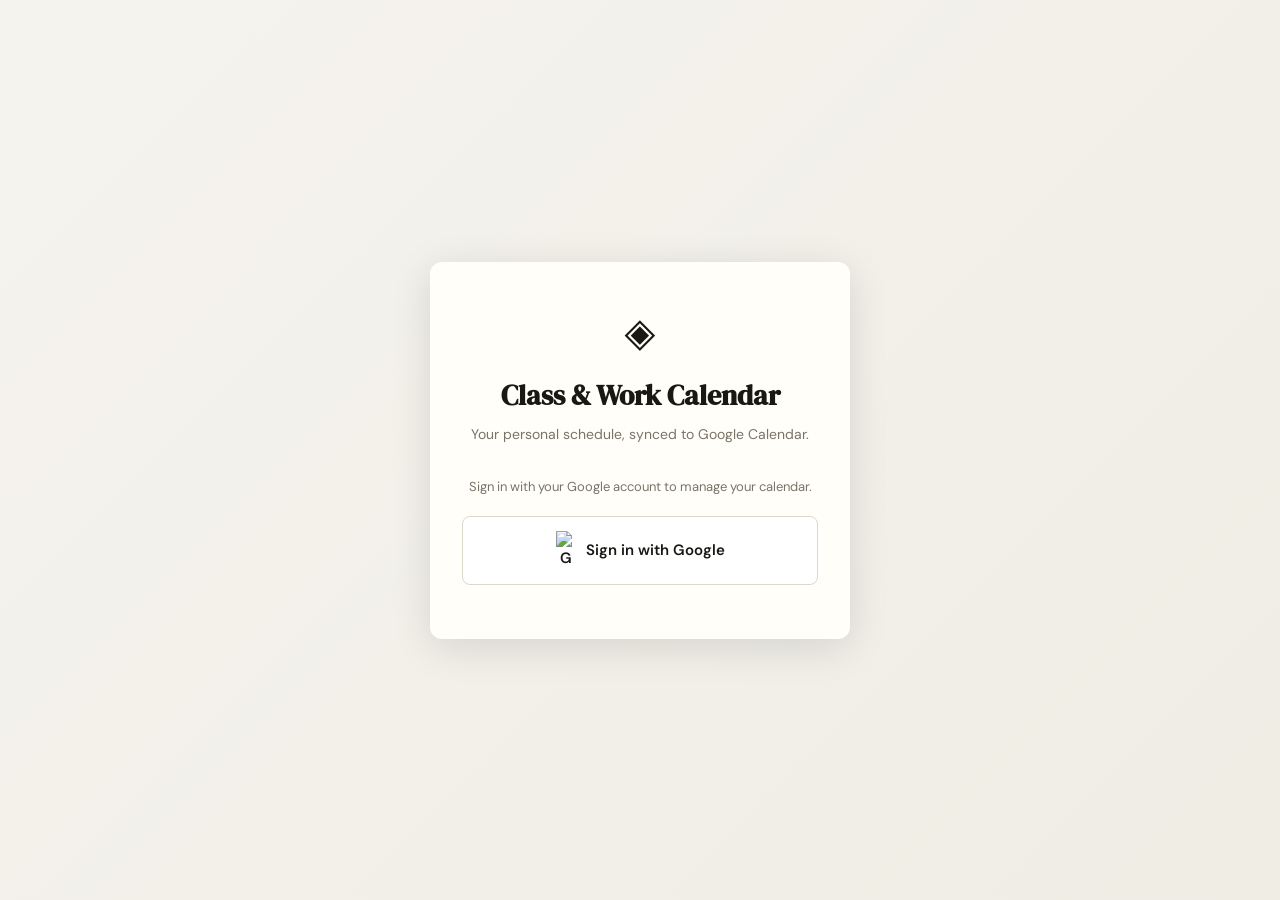
==== index.html @ b5b75039 "Add files via upload" ====
<!DOCTYPE html>
<html lang="en">
<head>
  <meta charset="UTF-8" />
  <meta name="viewport" content="width=device-width, initial-scale=1.0" />
  <title>Class & Work Calendar</title>
  <link rel="stylesheet" href="styles.css" />
  <link rel="preconnect" href="https://fonts.googleapis.com" />
  <link rel="preconnect" href="https://fonts.gstatic.com" crossorigin />
  <link href="https://fonts.googleapis.com/css2?family=DM+Serif+Display:ital@0;1&family=DM+Sans:ital,opsz,wght@0,9..40,300;0,9..40,400;0,9..40,500;0,9..40,600;1,9..40,300&display=swap" rel="stylesheet" />
  <script src="https://cdn.jsdelivr.net/npm/tesseract.js@5/dist/tesseract.min.js"></script>
  <script src="https://cdnjs.cloudflare.com/ajax/libs/pdf.js/3.11.174/pdf.min.js"></script>
</head>
<body>

  <!-- ══════════════════════════════════════════════════════
       LOGIN SCREEN — shown until user signs in
  ═══════════════════════════════════════════════════════ -->
  <div id="loginScreen" class="login-screen">
    <div class="login-card">
      <div class="login-brand">
        <span class="login-icon">◈</span>
        <h1>Class &amp; Work Calendar</h1>
        <p>Your personal schedule, synced to Google Calendar.</p>
      </div>

      <div id="loginSignInStep" class="login-step">
        <p class="login-hint">Sign in with your Google account to manage your calendar.</p>
        <div class="login-google-btn" id="loginGoogleBtn">
          <img src="https://www.gstatic.com/firebasejs/ui/2.0.0/images/auth/google.svg" alt="G" width="20" />
          Sign in with Google
        </div>
      </div>

      <div id="loginLoadingStep" class="login-step hidden">
        <div class="login-spinner"></div>
        <p>Signing you in…</p>
      </div>
    </div>
  </div>

  <!-- ══════════════════════════════════════════════════════
       MAIN APP — hidden until signed in
  ═══════════════════════════════════════════════════════ -->
  <div id="appShell" class="hidden">

    <!-- Top Nav -->
    <header class="topnav">
      <div class="topnav-brand">
        <span class="brand-icon">◈</span>
        <span class="brand-name">Class &amp; Work</span>
      </div>
      <nav class="topnav-links">
        <button class="nav-btn active" data-view="dashboard">Dashboard</button>
        <button class="nav-btn" data-view="calendar">Calendar</button>
        <button class="nav-btn" data-view="notes">Notes</button>
      </nav>
      <div class="topnav-user" id="topnavUser">
        <img class="user-avatar" id="userAvatar" src="" alt="" />
        <span class="user-name" id="userName"></span>
        <button class="signout-btn" id="signOutBtn">Sign out</button>
      </div>
    </header>

    <!-- Main Content -->
    <main class="main">

      <!-- ── DASHBOARD VIEW ── -->
      <section class="view active" id="view-dashboard">
        <div class="dash-hero">
          <h1 class="dash-title">Your Week<em>,</em> Organized.</h1>
          <p class="dash-subtitle" id="dashToday"></p>
        </div>

        <div class="upcoming-strip" id="upcomingStrip">
          <p class="upcoming-empty">No upcoming events. Add a class or shift below.</p>
        </div>

        <div class="card-grid">
          <button class="dash-card card-import" id="openImportBtn">
            <div class="card-icon">📷</div>
            <div class="card-content">
              <h3>Import Schedule</h3>
              <p>Photo, screenshot, or PDF</p>
            </div>
            <div class="card-arrow">→</div>
          </button>

          <button class="dash-card card-text" id="openTextImportBtn">
            <div class="card-icon">✏️</div>
            <div class="card-content">
              <h3>Add by Text</h3>
              <p>Type or paste your schedule</p>
            </div>
            <div class="card-arrow">→</div>
          </button>

          <button class="dash-card card-shift" id="openShiftBtn">
            <div class="card-icon">💼</div>
            <div class="card-content">
              <h3>Add Work Shift</h3>
              <p>Costco or custom shift</p>
            </div>
            <div class="card-arrow">→</div>
          </button>

          <button class="dash-card card-calendar" data-view-trigger="calendar">
            <div class="card-icon">📅</div>
            <div class="card-content">
              <h3>Calendar View</h3>
              <p>Monthly overview</p>
            </div>
            <div class="card-arrow">→</div>
          </button>

          <button class="dash-card card-gcal" id="openCalSettingsBtn">
            <div class="card-icon">🔗</div>
            <div class="card-content">
              <h3>Calendar Settings</h3>
              <p id="gcalCardLabel">Manage &amp; share your calendar</p>
            </div>
            <div class="card-arrow">→</div>
          </button>

          <button class="dash-card card-sync" id="quickSyncBtn">
            <div class="card-icon">⚡</div>
            <div class="card-content">
              <h3>Sync Now</h3>
              <p>Push all events to Google</p>
            </div>
            <div class="card-arrow">→</div>
          </button>
        </div>
      </section>

      <!-- ── CALENDAR VIEW ── -->
      <section class="view" id="view-calendar">
        <div class="cal-header">
          <button class="cal-nav" id="calPrev">‹</button>
          <h2 class="cal-month-label" id="calMonthLabel"></h2>
          <button class="cal-nav" id="calNext">›</button>
        </div>
        <div class="cal-legend">
          <span class="legend-dot lecture"></span>Lecture
          <span class="legend-dot lab"></span>Lab
          <span class="legend-dot exam"></span>Exam
          <span class="legend-dot work"></span>Work
          <span class="legend-dot other"></span>Other
        </div>
        <div class="cal-grid-wrap">
          <div class="cal-dow">
            <span>Sun</span><span>Mon</span><span>Tue</span><span>Wed</span><span>Thu</span><span>Fri</span><span>Sat</span>
          </div>
          <div class="cal-grid" id="calGrid"></div>
        </div>
        <button class="fab" id="addEventFab">+ Event</button>
      </section>

      <!-- ── NOTES VIEW ── -->
      <section class="view" id="view-notes">
        <div class="notes-header">
          <h2>Quick Notes</h2>
          <span class="notes-saved" id="notesSaved">Auto-saved</span>
        </div>
        <textarea class="notes-area" id="notesArea" placeholder="Professor changed lab date...&#10;Assignment due Friday...&#10;Need to request day off..."></textarea>
      </section>

    </main>
  </div><!-- /appShell -->

  <!-- ═══════════════════════════════ MODALS ═══════════════════════════════ -->

  <!-- Image/PDF Import Modal -->
  <div class="modal-overlay" id="importModal">
    <div class="modal">
      <div class="modal-header">
        <h2>Import Class Schedule</h2>
        <button class="modal-close" data-close="importModal">✕</button>
      </div>
      <div class="modal-body">
        <div class="upload-zone" id="uploadZone">
          <div class="upload-icon">📂</div>
          <p>Drop image or PDF here</p>
          <p class="upload-sub">or</p>
          <label class="upload-btn">
            Choose File
            <input type="file" id="fileInput" accept="image/*,.pdf" hidden />
          </label>
          <label class="upload-btn secondary">
            📷 Camera
            <input type="file" id="cameraInput" accept="image/*" capture="environment" hidden />
          </label>
        </div>
        <div class="ocr-section hidden" id="ocrSection">
          <div class="ocr-progress">
            <div class="progress-bar"><div class="progress-fill" id="progressFill"></div></div>
            <span id="progressLabel">Processing…</span>
          </div>
          <label class="field-label">Extracted Text (editable)</label>
          <textarea class="ocr-text" id="ocrText" rows="8" placeholder="OCR text will appear here…"></textarea>
          <button class="btn btn-primary" id="detectEventsBtn">Detect Events →</button>
        </div>
      </div>
    </div>
  </div>

  <!-- Text Import Modal -->
  <div class="modal-overlay" id="textImportModal">
    <div class="modal">
      <div class="modal-header">
        <h2>Add Events by Text</h2>
        <button class="modal-close" data-close="textImportModal">✕</button>
      </div>
      <div class="modal-body">
        <p class="review-hint">Paste or type your schedule. Each line with a time will be detected as an event.</p>
        <textarea class="ocr-text" id="textImportArea" rows="10" placeholder="Example:&#10;Monday 9:00 AM - 10:15 AM CS 101 Lecture&#10;Tuesday 2:00 PM - 3:30 PM MATH 201 Lab&#10;Exam: Chemistry April 15 3:00 PM&#10;Costco Shift Friday 8:00 AM - 5:00 PM"></textarea>
        <div class="modal-footer">
          <button class="btn btn-outline" data-close="textImportModal">Cancel</button>
          <button class="btn btn-primary" id="detectTextEventsBtn">Detect Events →</button>
        </div>
      </div>
    </div>
  </div>

  <!-- Event Review Modal -->
  <div class="modal-overlay" id="reviewModal">
    <div class="modal modal-wide">
      <div class="modal-header">
        <h2>Review Detected Events</h2>
        <button class="modal-close" data-close="reviewModal">✕</button>
      </div>
      <div class="modal-body">
        <p class="review-hint">Edit or remove events, then save. Events will sync to your Google Calendar.</p>
        <div id="draftEventsList"></div>
        <button class="btn btn-secondary" id="addDraftEventBtn">+ Add Event</button>
        <div class="modal-footer">
          <button class="btn btn-outline" data-close="reviewModal">Cancel</button>
          <button class="btn btn-primary" id="saveDraftEventsBtn">Save &amp; Sync to Google →</button>
        </div>
      </div>
    </div>
  </div>

  <!-- Work Shift Modal -->
  <div class="modal-overlay" id="shiftModal">
    <div class="modal">
      <div class="modal-header">
        <h2 id="shiftModalTitle">Add Work Shift</h2>
        <button class="modal-close" data-close="shiftModal">✕</button>
      </div>
      <div class="modal-body">
        <div class="form-group">
          <label class="field-label">Title</label>
          <input class="field-input" id="shiftTitle" type="text" value="Costco Shift" />
        </div>
        <div class="form-group">
          <label class="field-label">Date</label>
          <input class="field-input" id="shiftDate" type="date" />
        </div>
        <div class="form-row">
          <div class="form-group">
            <label class="field-label">Start</label>
            <input class="field-input" id="shiftStart" type="time" />
          </div>
          <div class="form-group">
            <label class="field-label">End</label>
            <input class="field-input" id="shiftEnd" type="time" />
          </div>
        </div>
        <div class="modal-footer">
          <button class="btn btn-outline" data-close="shiftModal">Cancel</button>
          <button class="btn btn-primary" id="saveShiftBtn">Save &amp; Sync →</button>
        </div>
      </div>
    </div>
  </div>

  <!-- Event Detail / Edit Modal -->
  <div class="modal-overlay" id="eventModal">
    <div class="modal">
      <div class="modal-header">
        <h2 id="eventModalTitle">Event Details</h2>
        <button class="modal-close" data-close="eventModal">✕</button>
      </div>
      <div class="modal-body">
        <div class="form-group">
          <label class="field-label">Title</label>
          <input class="field-input" id="evTitle" type="text" />
        </div>
        <div class="form-group">
          <label class="field-label">Type</label>
          <select class="field-input" id="evType">
            <option value="lecture">Lecture</option>
            <option value="lab">Lab</option>
            <option value="exam">Exam</option>
            <option value="work">Work</option>
            <option value="other">Other</option>
          </select>
        </div>
        <div class="form-group">
          <label class="field-label">Date</label>
          <input class="field-input" id="evDate" type="date" />
        </div>
        <div class="form-row">
          <div class="form-group">
            <label class="field-label">Start</label>
            <input class="field-input" id="evStart" type="time" />
          </div>
          <div class="form-group">
            <label class="field-label">End</label>
            <input class="field-input" id="evEnd" type="time" />
          </div>
        </div>
        <div class="form-group">
          <label class="field-label">Notes</label>
          <textarea class="field-input" id="evNotes" rows="3"></textarea>
        </div>
        <div class="gcal-sync-status" id="evGcalStatus"></div>
        <div class="modal-footer">
          <button class="btn btn-danger" id="deleteEventBtn">Delete</button>
          <button class="btn btn-outline" data-close="eventModal">Cancel</button>
          <button class="btn btn-primary" id="saveEventBtn">Save &amp; Sync →</button>
        </div>
      </div>
    </div>
  </div>

  <!-- Calendar Settings Modal -->
  <div class="modal-overlay" id="calSettingsModal">
    <div class="modal">
      <div class="modal-header">
        <h2>Calendar Settings</h2>
        <button class="modal-close" data-close="calSettingsModal">✕</button>
      </div>
      <div class="modal-body">

        <!-- Signed-in user info -->
        <div class="settings-user-row">
          <img class="settings-avatar" id="settingsAvatar" src="" alt="" />
          <div>
            <div class="settings-user-name" id="settingsUserName"></div>
            <div class="settings-user-email" id="settingsUserEmail"></div>
          </div>
        </div>

        <!-- Calendar ID -->
        <div class="form-group">
          <label class="field-label">Google Calendar ID</label>
          <input class="field-input" id="calendarIdInput" type="text" placeholder="primary  (or paste calendar ID)" />
          <p class="field-hint">Leave as <code>primary</code> to use your main calendar, or paste a dedicated calendar ID to group events separately.</p>
        </div>

        <!-- Calendar name shown in Google -->
        <div class="form-group">
          <label class="field-label">Calendar Label (shown in Google)</label>
          <input class="field-input" id="calendarLabelInput" type="text" placeholder="Class &amp; Work" />
          <p class="field-hint">New events will be created under this calendar. Existing Google Calendar can be shared with friends.</p>
        </div>

        <!-- How to share -->
        <details class="gcal-help">
          <summary>How to share your calendar with friends</summary>
          <ol>
            <li>Go to <a href="https://calendar.google.com" target="_blank">calendar.google.com</a></li>
            <li>Find your <strong>Class &amp; Work</strong> calendar in the left sidebar</li>
            <li>Click the three dots → <strong>Settings and sharing</strong></li>
            <li>Under <strong>"Share with specific people"</strong> → Add their email</li>
            <li>Choose permission: <em>View only</em> or <em>Make changes</em></li>
            <li>They'll get an email invite — once accepted, they see your events</li>
          </ol>
        </details>

        <!-- Sync options -->
        <div class="form-group">
          <label class="field-label">Sync these event types</label>
          <div class="sync-options">
            <label><input type="checkbox" id="syncLecture" checked /> Lectures</label>
            <label><input type="checkbox" id="syncLab" checked /> Labs</label>
            <label><input type="checkbox" id="syncExam" checked /> Exams</label>
            <label><input type="checkbox" id="syncWork" checked /> Work Shifts</label>
            <label><input type="checkbox" id="syncOther" checked /> Other</label>
          </div>
        </div>

        <div class="modal-footer">
          <button class="btn btn-danger" id="settingsSignOutBtn">Sign Out</button>
          <button class="btn btn-outline" data-close="calSettingsModal">Close</button>
          <button class="btn btn-primary" id="saveCalSettingsBtn">Save &amp; Sync All →</button>
        </div>
      </div>
    </div>
  </div>

  <!-- Toast -->
  <div class="toast" id="toast"></div>

  <script src="storage.js"></script>
  <script src="ocr.js"></script>
  <script src="calendar.js"></script>
  <script src="google-calendar.js"></script>
  <script src="app.js"></script>
</body>
</html>
---- styles.css ----
/* ───────────────────────────────────────────────
   CSS Variables & Reset
─────────────────────────────────────────────── */
:root {
  --bg: #f5f3ee;
  --surface: #fffef9;
  --surface2: #f0ede5;
  --border: #ddd8cc;
  --text: #1a1814;
  --text-muted: #7a7468;
  --accent: #2d5a3d;
  --accent-light: #e8f0ea;
  --accent2: #c17f3a;
  --accent2-light: #fdf3e7;

  --lecture: #3b82f6;
  --lab: #22c55e;
  --exam: #f97316;
  --work: #a855f7;
  --other: #64748b;

  --lecture-light: #eff6ff;
  --lab-light: #f0fdf4;
  --exam-light: #fff7ed;
  --work-light: #faf5ff;

  --radius: 12px;
  --radius-sm: 8px;
  --shadow: 0 2px 16px rgba(0,0,0,0.07);
  --shadow-lg: 0 8px 40px rgba(0,0,0,0.12);

  --font-display: 'DM Serif Display', Georgia, serif;
  --font-body: 'DM Sans', system-ui, sans-serif;
}

*, *::before, *::after { box-sizing: border-box; margin: 0; padding: 0; }

html { scroll-behavior: smooth; }

body {
  font-family: var(--font-body);
  background: var(--bg);
  color: var(--text);
  min-height: 100vh;
  font-size: 15px;
  line-height: 1.5;
  -webkit-font-smoothing: antialiased;
}

/* ───────────────────────────────────────────────
   Top Nav
─────────────────────────────────────────────── */
.topnav {
  position: sticky;
  top: 0;
  z-index: 100;
  background: var(--surface);
  border-bottom: 1px solid var(--border);
  display: flex;
  align-items: center;
  padding: 0 20px;
  height: 56px;
  gap: 16px;
  backdrop-filter: blur(8px);
}

.topnav-brand {
  display: flex;
  align-items: center;
  gap: 8px;
  font-family: var(--font-display);
  font-size: 18px;
  color: var(--accent);
  flex-shrink: 0;
}

.brand-icon { font-size: 20px; }

.topnav-links {
  display: flex;
  gap: 4px;
  flex: 1;
  justify-content: center;
}

.nav-btn {
  background: none;
  border: none;
  padding: 6px 14px;
  border-radius: 20px;
  font-family: var(--font-body);
  font-size: 14px;
  font-weight: 500;
  color: var(--text-muted);
  cursor: pointer;
  transition: background 0.15s, color 0.15s;
}
.nav-btn:hover { background: var(--surface2); color: var(--text); }
.nav-btn.active { background: var(--accent); color: #fff; }

.topnav-gcal {
  display: flex;
  align-items: center;
  gap: 6px;
  font-size: 12px;
  color: var(--text-muted);
  cursor: pointer;
  flex-shrink: 0;
}
.gcal-dot {
  width: 8px; height: 8px;
  border-radius: 50%;
  background: #ccc;
}
.gcal-dot.connected { background: #22c55e; }
.gcal-dot.disconnected { background: #e5e5e5; }

/* ───────────────────────────────────────────────
   Main / Views
─────────────────────────────────────────────── */
.main { max-width: 900px; margin: 0 auto; padding: 24px 16px 80px; }

.view { display: none; }
.view.active { display: block; animation: fadeIn 0.2s ease; }

@keyframes fadeIn {
  from { opacity: 0; transform: translateY(6px); }
  to   { opacity: 1; transform: translateY(0); }
}

/* ───────────────────────────────────────────────
   Dashboard
─────────────────────────────────────────────── */
.dash-hero {
  margin-bottom: 24px;
}

.dash-title {
  font-family: var(--font-display);
  font-size: clamp(28px, 6vw, 44px);
  line-height: 1.1;
  color: var(--text);
  letter-spacing: -0.5px;
}

.dash-title em {
  font-style: italic;
  color: var(--accent);
}

.dash-subtitle {
  font-size: 14px;
  color: var(--text-muted);
  margin-top: 6px;
}

/* Upcoming strip */
.upcoming-strip {
  display: flex;
  gap: 12px;
  overflow-x: auto;
  padding-bottom: 8px;
  margin-bottom: 28px;
  scrollbar-width: none;
}
.upcoming-strip::-webkit-scrollbar { display: none; }

.upcoming-empty {
  color: var(--text-muted);
  font-size: 14px;
  padding: 12px 0;
}

.upcoming-chip {
  flex-shrink: 0;
  background: var(--surface);
  border: 1px solid var(--border);
  border-radius: var(--radius);
  padding: 10px 14px;
  min-width: 140px;
  cursor: pointer;
  transition: box-shadow 0.15s;
}
.upcoming-chip:hover { box-shadow: var(--shadow); }

.upcoming-chip .chip-date {
  font-size: 11px;
  font-weight: 600;
  text-transform: uppercase;
  letter-spacing: 0.5px;
  color: var(--text-muted);
}
.upcoming-chip .chip-title {
  font-size: 14px;
  font-weight: 600;
  color: var(--text);
  margin-top: 2px;
  white-space: nowrap;
  overflow: hidden;
  text-overflow: ellipsis;
}
.upcoming-chip .chip-time {
  font-size: 12px;
  color: var(--text-muted);
  margin-top: 2px;
}
.upcoming-chip.lecture { border-left: 3px solid var(--lecture); }
.upcoming-chip.lab     { border-left: 3px solid var(--lab); }
.upcoming-chip.exam    { border-left: 3px solid var(--exam); }
.upcoming-chip.work    { border-left: 3px solid var(--work); }
.upcoming-chip.other   { border-left: 3px solid var(--other); }

/* Card Grid */
.card-grid {
  display: grid;
  grid-template-columns: repeat(auto-fill, minmax(220px, 1fr));
  gap: 16px;
}

.dash-card {
  display: flex;
  align-items: center;
  gap: 14px;
  background: var(--surface);
  border: 1px solid var(--border);
  border-radius: var(--radius);
  padding: 18px 16px;
  cursor: pointer;
  text-align: left;
  transition: box-shadow 0.15s, transform 0.15s, border-color 0.15s;
  font-family: var(--font-body);
}

.dash-card:hover {
  box-shadow: var(--shadow);
  transform: translateY(-2px);
  border-color: var(--accent);
}

.card-icon { font-size: 24px; flex-shrink: 0; }
.card-content h3 { font-size: 15px; font-weight: 600; color: var(--text); }
.card-content p  { font-size: 12px; color: var(--text-muted); margin-top: 2px; }
.card-arrow { margin-left: auto; color: var(--text-muted); font-size: 18px; }

.card-import { border-left: 3px solid var(--lecture); }
.card-shift  { border-left: 3px solid var(--work); }
.card-calendar { border-left: 3px solid var(--lab); }
.card-gcal   { border-left: 3px solid var(--exam); }

/* ───────────────────────────────────────────────
   Calendar View
─────────────────────────────────────────────── */
.cal-header {
  display: flex;
  align-items: center;
  justify-content: space-between;
  margin-bottom: 12px;
}

.cal-month-label {
  font-family: var(--font-display);
  font-size: 22px;
  color: var(--text);
}

.cal-nav {
  background: var(--surface);
  border: 1px solid var(--border);
  border-radius: var(--radius-sm);
  width: 36px; height: 36px;
  font-size: 20px;
  cursor: pointer;
  display: flex; align-items: center; justify-content: center;
  color: var(--text);
  transition: background 0.15s;
}
.cal-nav:hover { background: var(--surface2); }

.cal-legend {
  display: flex;
  gap: 14px;
  margin-bottom: 14px;
  font-size: 12px;
  color: var(--text-muted);
  flex-wrap: wrap;
}
.legend-dot {
  display: inline-block;
  width: 8px; height: 8px;
  border-radius: 50%;
  margin-right: 4px;
}
.legend-dot.lecture { background: var(--lecture); }
.legend-dot.lab     { background: var(--lab); }
.legend-dot.exam    { background: var(--exam); }
.legend-dot.work    { background: var(--work); }

.cal-grid-wrap {
  background: var(--surface);
  border: 1px solid var(--border);
  border-radius: var(--radius);
  overflow: hidden;
}

.cal-dow {
  display: grid;
  grid-template-columns: repeat(7, 1fr);
  background: var(--surface2);
  border-bottom: 1px solid var(--border);
}
.cal-dow span {
  text-align: center;
  padding: 8px 4px;
  font-size: 11px;
  font-weight: 600;
  text-transform: uppercase;
  letter-spacing: 0.5px;
  color: var(--text-muted);
}

.cal-grid {
  display: grid;
  grid-template-columns: repeat(7, 1fr);
}

.cal-cell {
  min-height: 80px;
  border-right: 1px solid var(--border);
  border-bottom: 1px solid var(--border);
  padding: 6px;
  vertical-align: top;
  cursor: pointer;
  transition: background 0.1s;
  position: relative;
}
.cal-cell:nth-child(7n) { border-right: none; }
.cal-cell:hover { background: var(--surface2); }
.cal-cell.other-month .cal-day { color: var(--border); }
.cal-cell.today { background: var(--accent-light); }
.cal-cell.today .cal-day { color: var(--accent); font-weight: 700; }

.cal-day {
  font-size: 12px;
  font-weight: 500;
  color: var(--text-muted);
  margin-bottom: 4px;
}

.cal-events { display: flex; flex-direction: column; gap: 2px; }
.cal-ev-dot {
  font-size: 10px;
  font-weight: 500;
  padding: 1px 5px;
  border-radius: 4px;
  white-space: nowrap;
  overflow: hidden;
  text-overflow: ellipsis;
  cursor: pointer;
  max-width: 100%;
}
.cal-ev-dot.lecture { background: var(--lecture-light); color: var(--lecture); }
.cal-ev-dot.lab     { background: var(--lab-light);     color: var(--lab); }
.cal-ev-dot.exam    { background: var(--exam-light);    color: var(--exam); }
.cal-ev-dot.work    { background: var(--work-light);    color: var(--work); }
.cal-ev-dot.other   { background: var(--surface2);      color: var(--other); }

.cal-more {
  font-size: 10px;
  color: var(--text-muted);
  margin-top: 2px;
}

.fab {
  position: fixed;
  bottom: 24px;
  right: 20px;
  background: var(--accent);
  color: #fff;
  border: none;
  border-radius: 28px;
  padding: 12px 20px;
  font-size: 15px;
  font-weight: 600;
  font-family: var(--font-body);
  cursor: pointer;
  box-shadow: 0 4px 20px rgba(45,90,61,0.35);
  transition: transform 0.15s, box-shadow 0.15s;
  z-index: 50;
}
.fab:hover { transform: translateY(-2px); box-shadow: 0 6px 28px rgba(45,90,61,0.4); }

/* ───────────────────────────────────────────────
   Notes
─────────────────────────────────────────────── */
.notes-header {
  display: flex;
  align-items: center;
  justify-content: space-between;
  margin-bottom: 16px;
}
.notes-header h2 {
  font-family: var(--font-display);
  font-size: 22px;
}
.notes-saved {
  font-size: 12px;
  color: var(--text-muted);
  opacity: 0;
  transition: opacity 0.3s;
}
.notes-saved.visible { opacity: 1; }

.notes-area {
  width: 100%;
  min-height: 400px;
  background: var(--surface);
  border: 1px solid var(--border);
  border-radius: var(--radius);
  padding: 16px;
  font-family: var(--font-body);
  font-size: 15px;
  line-height: 1.7;
  color: var(--text);
  resize: vertical;
  outline: none;
  transition: border-color 0.15s;
}
.notes-area:focus { border-color: var(--accent); }

/* ───────────────────────────────────────────────
   Modals
─────────────────────────────────────────────── */
.modal-overlay {
  display: none;
  position: fixed;
  inset: 0;
  background: rgba(0,0,0,0.45);
  backdrop-filter: blur(4px);
  z-index: 200;
  align-items: center;
  justify-content: center;
  padding: 16px;
}
.modal-overlay.open { display: flex; animation: fadeIn 0.18s ease; }

.modal {
  background: var(--surface);
  border-radius: var(--radius);
  box-shadow: var(--shadow-lg);
  width: 100%;
  max-width: 480px;
  max-height: 90vh;
  overflow-y: auto;
}
.modal-wide { max-width: 640px; }

.modal-header {
  display: flex;
  align-items: center;
  justify-content: space-between;
  padding: 20px 24px 16px;
  border-bottom: 1px solid var(--border);
}
.modal-header h2 {
  font-family: var(--font-display);
  font-size: 20px;
}
.modal-close {
  background: none;
  border: none;
  font-size: 18px;
  cursor: pointer;
  color: var(--text-muted);
  padding: 4px;
  line-height: 1;
  border-radius: 4px;
}
.modal-close:hover { background: var(--surface2); }

.modal-body { padding: 20px 24px; }
.modal-footer {
  display: flex;
  gap: 10px;
  justify-content: flex-end;
  margin-top: 20px;
  padding-top: 16px;
  border-top: 1px solid var(--border);
}

/* ───────────────────────────────────────────────
   Forms
─────────────────────────────────────────────── */
.form-group { margin-bottom: 16px; }
.form-row { display: flex; gap: 12px; }
.form-row .form-group { flex: 1; }

.field-label {
  display: block;
  font-size: 12px;
  font-weight: 600;
  text-transform: uppercase;
  letter-spacing: 0.5px;
  color: var(--text-muted);
  margin-bottom: 6px;
}

.field-input {
  width: 100%;
  background: var(--bg);
  border: 1px solid var(--border);
  border-radius: var(--radius-sm);
  padding: 10px 12px;
  font-family: var(--font-body);
  font-size: 15px;
  color: var(--text);
  outline: none;
  transition: border-color 0.15s;
}
.field-input:focus { border-color: var(--accent); }
textarea.field-input { resize: vertical; }

/* ───────────────────────────────────────────────
   Buttons
─────────────────────────────────────────────── */
.btn {
  padding: 10px 20px;
  border-radius: var(--radius-sm);
  font-family: var(--font-body);
  font-size: 14px;
  font-weight: 600;
  cursor: pointer;
  border: none;
  transition: background 0.15s, transform 0.1s;
}
.btn:hover { transform: translateY(-1px); }
.btn:active { transform: translateY(0); }

.btn-primary  { background: var(--accent);  color: #fff; }
.btn-primary:hover { background: #245032; }
.btn-secondary { background: var(--surface2); color: var(--text); border: 1px solid var(--border); }
.btn-outline  { background: transparent; color: var(--text); border: 1px solid var(--border); }
.btn-outline:hover { background: var(--surface2); }
.btn-danger   { background: #fee2e2; color: #dc2626; }
.btn-danger:hover { background: #fecaca; }

/* ───────────────────────────────────────────────
   Upload Zone
─────────────────────────────────────────────── */
.upload-zone {
  border: 2px dashed var(--border);
  border-radius: var(--radius);
  padding: 36px 24px;
  text-align: center;
  transition: border-color 0.15s, background 0.15s;
}
.upload-zone.drag-over {
  border-color: var(--accent);
  background: var(--accent-light);
}
.upload-icon { font-size: 36px; margin-bottom: 12px; }
.upload-zone p { color: var(--text-muted); font-size: 14px; }
.upload-sub { font-size: 12px; margin: 6px 0; }
.upload-btn {
  display: inline-block;
  background: var(--accent);
  color: #fff;
  border: none;
  border-radius: var(--radius-sm);
  padding: 9px 18px;
  font-family: var(--font-body);
  font-size: 14px;
  font-weight: 600;
  cursor: pointer;
  margin: 4px;
  transition: background 0.15s;
}
.upload-btn:hover { background: #245032; }
.upload-btn.secondary { background: var(--surface2); color: var(--text); border: 1px solid var(--border); }
.upload-btn.secondary:hover { background: var(--border); }

/* ───────────────────────────────────────────────
   OCR Section
─────────────────────────────────────────────── */
.ocr-section { margin-top: 20px; }

.ocr-progress {
  display: flex;
  align-items: center;
  gap: 10px;
  margin-bottom: 16px;
}
.progress-bar {
  flex: 1;
  height: 6px;
  background: var(--border);
  border-radius: 3px;
  overflow: hidden;
}
.progress-fill {
  height: 100%;
  width: 0%;
  background: var(--accent);
  border-radius: 3px;
  transition: width 0.3s ease;
}
#progressLabel { font-size: 12px; color: var(--text-muted); white-space: nowrap; }

.ocr-text {
  width: 100%;
  background: var(--bg);
  border: 1px solid var(--border);
  border-radius: var(--radius-sm);
  padding: 12px;
  font-family: monospace;
  font-size: 13px;
  line-height: 1.6;
  color: var(--text);
  resize: vertical;
  outline: none;
  margin-bottom: 12px;
}
.ocr-text:focus { border-color: var(--accent); }

/* ───────────────────────────────────────────────
   Draft Events List
─────────────────────────────────────────────── */
.review-hint {
  font-size: 13px;
  color: var(--text-muted);
  margin-bottom: 16px;
}

.draft-event-card {
  background: var(--bg);
  border: 1px solid var(--border);
  border-radius: var(--radius-sm);
  padding: 14px;
  margin-bottom: 12px;
  display: grid;
  grid-template-columns: 1fr 1fr;
  gap: 8px;
}

.draft-event-card .draft-row {
  display: flex;
  flex-direction: column;
  gap: 4px;
}
.draft-event-card .draft-row.full { grid-column: 1 / -1; }

.draft-event-card .draft-label {
  font-size: 10px;
  font-weight: 600;
  text-transform: uppercase;
  letter-spacing: 0.5px;
  color: var(--text-muted);
}

.draft-event-card input,
.draft-event-card select {
  background: var(--surface);
  border: 1px solid var(--border);
  border-radius: 6px;
  padding: 6px 8px;
  font-size: 13px;
  font-family: var(--font-body);
  color: var(--text);
  width: 100%;
  outline: none;
}
.draft-event-card input:focus,
.draft-event-card select:focus { border-color: var(--accent); }

.draft-delete-btn {
  grid-column: 1 / -1;
  background: none;
  border: none;
  color: #dc2626;
  font-size: 12px;
  cursor: pointer;
  text-align: left;
  padding: 0;
  margin-top: 4px;
  font-family: var(--font-body);
}
.draft-delete-btn:hover { text-decoration: underline; }

/* ───────────────────────────────────────────────
   Google Calendar
─────────────────────────────────────────────── */
.gcal-intro {
  font-size: 14px;
  color: var(--text-muted);
  margin-bottom: 20px;
  line-height: 1.6;
}
.gcal-help {
  background: var(--bg);
  border: 1px solid var(--border);
  border-radius: var(--radius-sm);
  padding: 12px;
  margin-bottom: 16px;
  font-size: 13px;
}
.gcal-help summary { cursor: pointer; font-weight: 600; color: var(--accent); }
.gcal-help ol { margin: 10px 0 0 20px; }
.gcal-help li { margin-bottom: 6px; line-height: 1.5; }
.gcal-help a { color: var(--accent); }

.gcal-connected-badge {
  background: var(--lab-light);
  color: var(--lab);
  border-radius: var(--radius-sm);
  padding: 10px 14px;
  font-weight: 600;
  margin-bottom: 16px;
}
.gcal-account { font-size: 13px; color: var(--text-muted); margin-bottom: 16px; }

.sync-options {
  display: flex;
  flex-direction: column;
  gap: 8px;
}
.sync-options label {
  display: flex;
  align-items: center;
  gap: 8px;
  font-size: 14px;
  cursor: pointer;
}
.sync-options input[type="checkbox"] { width: 16px; height: 16px; accent-color: var(--accent); }

/* ───────────────────────────────────────────────
   Toast
─────────────────────────────────────────────── */
.toast {
  position: fixed;
  bottom: 80px;
  left: 50%;
  transform: translateX(-50%) translateY(20px);
  background: #1a1814;
  color: #fff;
  padding: 10px 20px;
  border-radius: 24px;
  font-size: 14px;
  font-weight: 500;
  opacity: 0;
  pointer-events: none;
  transition: opacity 0.25s, transform 0.25s;
  z-index: 999;
  white-space: nowrap;
}
.toast.show {
  opacity: 1;
  transform: translateX(-50%) translateY(0);
}

/* ───────────────────────────────────────────────
   Utilities
─────────────────────────────────────────────── */
.hidden { display: none !important; }

/* ───────────────────────────────────────────────
   Mobile Responsive
─────────────────────────────────────────────── */
@media (max-width: 600px) {
  .topnav { padding: 0 12px; }
  .brand-name { display: none; }
  .main { padding: 16px 10px 80px; }

  .card-grid { grid-template-columns: 1fr 1fr; gap: 10px; }
  .dash-card { flex-direction: column; align-items: flex-start; gap: 8px; padding: 14px 12px; }
  .card-arrow { display: none; }

  .cal-cell { min-height: 56px; padding: 4px; }
  .cal-ev-dot { font-size: 9px; padding: 1px 3px; }
  .cal-day { font-size: 11px; }

  .modal-body { padding: 16px; }
  .modal-header { padding: 16px; }
  .draft-event-card { grid-template-columns: 1fr; }
  .draft-event-card .draft-row.full { grid-column: 1; }

  .form-row { flex-direction: column; }
  .fab { bottom: 16px; right: 12px; }
}

@media (max-width: 380px) {
  .card-grid { grid-template-columns: 1fr; }
  .nav-btn { padding: 6px 10px; font-size: 13px; }
}

/* ───────────────────────────────────────────────
   LOGIN SCREEN
─────────────────────────────────────────────── */
.login-screen {
  position: fixed;
  inset: 0;
  background: linear-gradient(135deg, var(--bg) 0%, var(--surface2) 100%);
  display: flex;
  align-items: center;
  justify-content: center;
  z-index: 999;
  padding: 20px;
}

.login-card {
  background: var(--surface);
  border-radius: var(--radius);
  box-shadow: var(--shadow-lg);
  width: 100%;
  max-width: 420px;
  padding: 40px 32px;
  text-align: center;
}

.login-brand {
  margin-bottom: 32px;
}

.login-icon {
  font-size: 40px;
  display: block;
  margin-bottom: 12px;
}

.login-brand h1 {
  font-family: var(--font-display);
  font-size: 28px;
  color: var(--text);
  margin-bottom: 8px;
}

.login-brand p {
  font-size: 14px;
  color: var(--text-muted);
  line-height: 1.5;
}

.login-step {
  transition: opacity 0.2s;
}

.login-step.hidden {
  display: none;
}

.login-hint {
  font-size: 13px;
  color: var(--text-muted);
  margin-bottom: 20px;
  line-height: 1.5;
}

.login-google-btn {
  background: #fff;
  border: 1px solid var(--border);
  border-radius: var(--radius-sm);
  padding: 14px 20px;
  display: flex;
  align-items: center;
  justify-content: center;
  gap: 10px;
  font-weight: 600;
  font-size: 15px;
  cursor: pointer;
  transition: background 0.15s, box-shadow 0.15s;
  margin-bottom: 14px;
}

.login-google-btn:hover {
  background: var(--surface2);
  box-shadow: var(--shadow);
}

.btn-text {
  background: none;
  border: none;
  color: var(--accent);
  font-size: 14px;
  cursor: pointer;
  text-decoration: underline;
  padding: 0;
}

.btn-text:hover { color: #245032; }

.btn-full {
  width: 100%;
  margin-top: 6px;
}

.login-spinner {
  width: 36px;
  height: 36px;
  border: 3px solid var(--border);
  border-top-color: var(--accent);
  border-radius: 50%;
  animation: spin 0.8s linear infinite;
  margin: 20px auto;
}

@keyframes spin {
  to { transform: rotate(360deg); }
}

#loginLoadingStep p {
  font-size: 14px;
  color: var(--text-muted);
}

/* ───────────────────────────────────────────────
   Calendar Settings (new)
─────────────────────────────────────────────── */
.settings-user-row {
  display: flex;
  gap: 12px;
  margin-bottom: 20px;
  padding-bottom: 20px;
  border-bottom: 1px solid var(--border);
}

.settings-avatar {
  width: 44px;
  height: 44px;
  border-radius: 50%;
  background: var(--accent-light);
  flex-shrink: 0;
}

.settings-user-name {
  font-weight: 600;
  color: var(--text);
  margin-bottom: 2px;
}

.settings-user-email {
  font-size: 13px;
  color: var(--text-muted);
}

.field-hint {
  font-size: 12px;
  color: var(--text-muted);
  margin-top: 4px;
  line-height: 1.4;
}

.field-hint code {
  background: var(--bg);
  padding: 2px 6px;
  border-radius: 3px;
  font-family: monospace;
  font-size: 11px;
}

/* ───────────────────────────────────────────────
   Top nav with user section
─────────────────────────────────────────────── */
.topnav-user {
  display: flex;
  align-items: center;
  gap: 10px;
  margin-left: auto;
  flex-shrink: 0;
}

.user-avatar {
  width: 32px;
  height: 32px;
  border-radius: 50%;
  background: var(--accent-light);
}

.user-name {
  font-size: 13px;
  font-weight: 600;
  color: var(--text);
  white-space: nowrap;
}

.signout-btn {
  background: none;
  border: none;
  color: var(--text-muted);
  font-size: 12px;
  cursor: pointer;
  padding: 4px 8px;
  border-radius: 4px;
  transition: background 0.15s;
}

.signout-btn:hover {
  background: var(--surface2);
  color: var(--text);
}

@media (max-width: 600px) {
  .login-card { padding: 24px 20px; }
  .login-brand h1 { font-size: 22px; }
  .user-name { display: none; }
  .topnav { gap: 8px; }
}
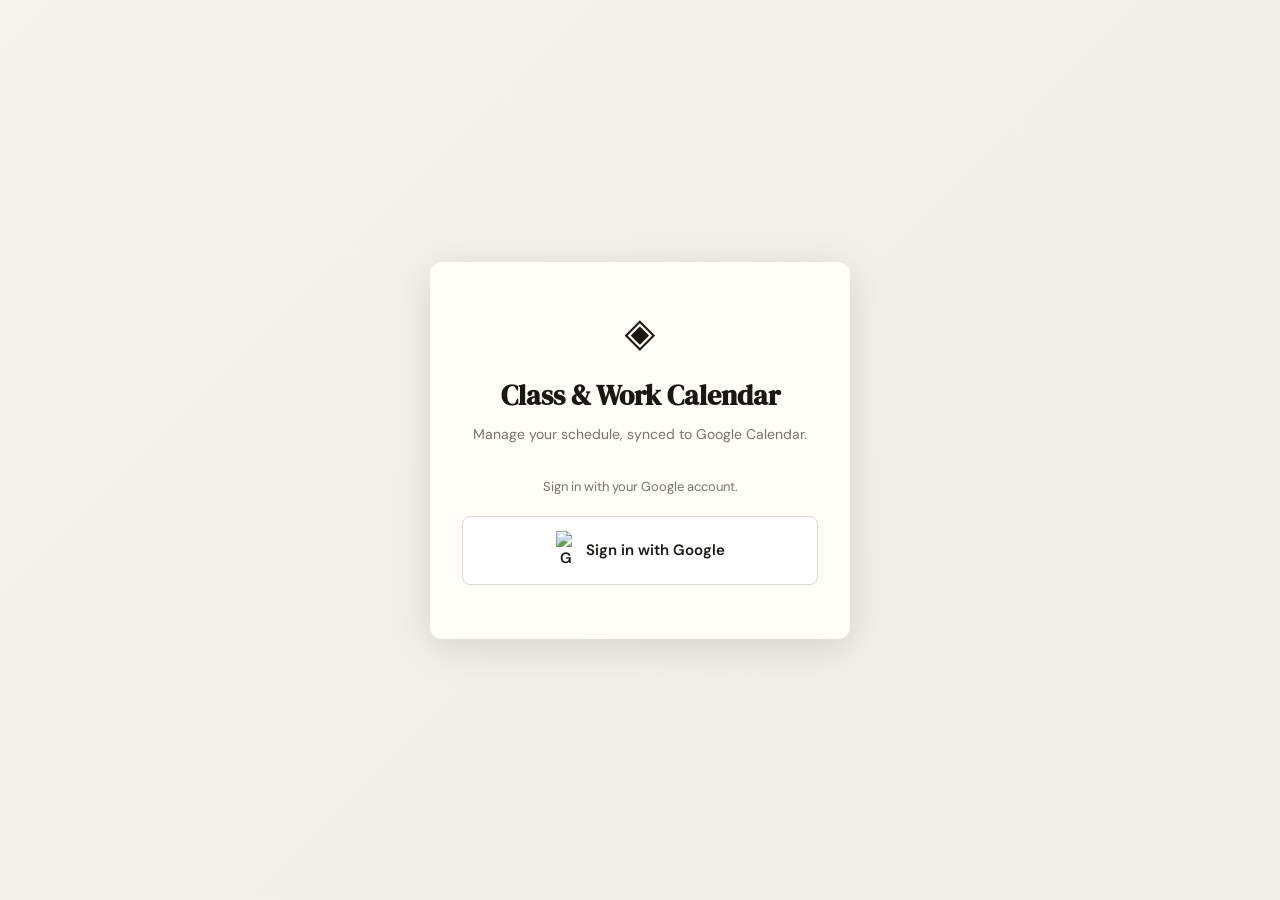
==== commit 38a3a6ef: "working sync, specific to one modal calendar setting." ====
--- a/index.html
+++ b/index.html
@@ -1,31 +1,27 @@
 <!DOCTYPE html>
 <html lang="en">
 <head>
-  <meta charset="UTF-8" />
-  <meta name="viewport" content="width=device-width, initial-scale=1.0" />
+  <meta charset="UTF-8">
+  <meta name="viewport" content="width=device-width, initial-scale=1.0">
   <title>Class & Work Calendar</title>
-  <link rel="stylesheet" href="styles.css" />
-  <link rel="preconnect" href="https://fonts.googleapis.com" />
-  <link rel="preconnect" href="https://fonts.gstatic.com" crossorigin />
-  <link href="https://fonts.googleapis.com/css2?family=DM+Serif+Display:ital@0;1&family=DM+Sans:ital,opsz,wght@0,9..40,300;0,9..40,400;0,9..40,500;0,9..40,600;1,9..40,300&display=swap" rel="stylesheet" />
-  <script src="https://cdn.jsdelivr.net/npm/tesseract.js@5/dist/tesseract.min.js"></script>
-  <script src="https://cdnjs.cloudflare.com/ajax/libs/pdf.js/3.11.174/pdf.min.js"></script>
+  <link rel="preconnect" href="https://fonts.googleapis.com">
+  <link rel="preconnect" href="https://fonts.gstatic.com" crossorigin>
+  <link href="https://fonts.googleapis.com/css2?family=DM+Sans:wght@400;500;700&family=DM+Serif+Display&display=swap" rel="stylesheet">
+  <link rel="stylesheet" href="styles.css">
 </head>
 <body>
 
-  <!-- ══════════════════════════════════════════════════════
-       LOGIN SCREEN — shown until user signs in
-  ═══════════════════════════════════════════════════════ -->
+  <!-- ── LOGIN SCREEN ── -->
   <div id="loginScreen" class="login-screen">
     <div class="login-card">
       <div class="login-brand">
         <span class="login-icon">◈</span>
-        <h1>Class &amp; Work Calendar</h1>
-        <p>Your personal schedule, synced to Google Calendar.</p>
+        <h1>Class & Work Calendar</h1>
+        <p>Manage your schedule, synced to Google Calendar.</p>
       </div>
 
       <div id="loginSignInStep" class="login-step">
-        <p class="login-hint">Sign in with your Google account to manage your calendar.</p>
+        <p class="login-hint">Sign in with your Google account.</p>
         <div class="login-google-btn" id="loginGoogleBtn">
           <img src="https://www.gstatic.com/firebasejs/ui/2.0.0/images/auth/google.svg" alt="G" width="20" />
           Sign in with Google
@@ -39,49 +35,45 @@
     </div>
   </div>
 
-  <!-- ══════════════════════════════════════════════════════
-       MAIN APP — hidden until signed in
-  ═══════════════════════════════════════════════════════ -->
-  <div id="appShell" class="hidden">
-
-    <!-- Top Nav -->
-    <header class="topnav">
-      <div class="topnav-brand">
-        <span class="brand-icon">◈</span>
-        <span class="brand-name">Class &amp; Work</span>
-      </div>
-      <nav class="topnav-links">
-        <button class="nav-btn active" data-view="dashboard">Dashboard</button>
-        <button class="nav-btn" data-view="calendar">Calendar</button>
-        <button class="nav-btn" data-view="notes">Notes</button>
-      </nav>
-      <div class="topnav-user" id="topnavUser">
-        <img class="user-avatar" id="userAvatar" src="" alt="" />
-        <span class="user-name" id="userName"></span>
-        <button class="signout-btn" id="signOutBtn">Sign out</button>
+  <!-- ── APP SHELL ── -->
+  <div id="appShell" class="app-shell hidden">
+    
+    <!-- Header -->
+    <header class="app-header">
+      <div class="header-left">
+        <span class="app-logo">◈</span>
+        <span class="app-title">Class & Work</span>
+      </div>
+      <div class="header-right">
+        <span id="userName" class="user-name">User</span>
+        <button id="signOutBtn" class="btn-logout">Sign out</button>
       </div>
     </header>
 
-    <!-- Main Content -->
-    <main class="main">
-
-      <!-- ── DASHBOARD VIEW ── -->
+    <!-- Navigation -->
+    <nav class="app-nav">
+      <button class="nav-btn active" data-view="dashboard">Dashboard</button>
+      <button class="nav-btn" data-view="calendar">Calendar</button>
+      <button class="nav-btn" data-view="notes">Notes</button>
+    </nav>
+
+    <!-- Views -->
+    <div class="app-views">
+
+      <!-- Dashboard View -->
       <section class="view active" id="view-dashboard">
-        <div class="dash-hero">
-          <h1 class="dash-title">Your Week<em>,</em> Organized.</h1>
-          <p class="dash-subtitle" id="dashToday"></p>
-        </div>
-
-        <div class="upcoming-strip" id="upcomingStrip">
-          <p class="upcoming-empty">No upcoming events. Add a class or shift below.</p>
-        </div>
-
-        <div class="card-grid">
+        <div class="dash-header">
+          <h2 id="dashToday">Today</h2>
+        </div>
+
+        <div id="upcomingStrip" class="upcoming-strip"></div>
+
+        <div class="dash-cards">
           <button class="dash-card card-import" id="openImportBtn">
-            <div class="card-icon">📷</div>
+            <div class="card-icon">📸</div>
             <div class="card-content">
               <h3>Import Schedule</h3>
-              <p>Photo, screenshot, or PDF</p>
+              <p>Upload photo or PDF</p>
             </div>
             <div class="card-arrow">→</div>
           </button>
@@ -89,51 +81,24 @@
           <button class="dash-card card-text" id="openTextImportBtn">
             <div class="card-icon">✏️</div>
             <div class="card-content">
-              <h3>Add by Text</h3>
-              <p>Type or paste your schedule</p>
+              <h3>Import by Text</h3>
+              <p>Paste comma-separated events</p>
             </div>
             <div class="card-arrow">→</div>
           </button>
 
-          <button class="dash-card card-shift" id="openShiftBtn">
-            <div class="card-icon">💼</div>
+          <button class="dash-card card-hours" id="openHoursBtn">
+            <div class="card-icon">⏰</div>
             <div class="card-content">
-              <h3>Add Work Shift</h3>
-              <p>Costco or custom shift</p>
+              <h3>Add Hours</h3>
+              <p>Log work shifts</p>
             </div>
             <div class="card-arrow">→</div>
           </button>
-
-          <button class="dash-card card-calendar" data-view-trigger="calendar">
-            <div class="card-icon">📅</div>
-            <div class="card-content">
-              <h3>Calendar View</h3>
-              <p>Monthly overview</p>
-            </div>
-            <div class="card-arrow">→</div>
-          </button>
-
-          <button class="dash-card card-gcal" id="openCalSettingsBtn">
-            <div class="card-icon">🔗</div>
-            <div class="card-content">
-              <h3>Calendar Settings</h3>
-              <p id="gcalCardLabel">Manage &amp; share your calendar</p>
-            </div>
-            <div class="card-arrow">→</div>
-          </button>
-
-          <button class="dash-card card-sync" id="quickSyncBtn">
-            <div class="card-icon">⚡</div>
-            <div class="card-content">
-              <h3>Sync Now</h3>
-              <p>Push all events to Google</p>
-            </div>
-            <div class="card-arrow">→</div>
-          </button>
         </div>
       </section>
 
-      <!-- ── CALENDAR VIEW ── -->
+      <!-- Calendar View -->
       <section class="view" id="view-calendar">
         <div class="cal-header">
           <button class="cal-nav" id="calPrev">‹</button>
@@ -141,251 +106,161 @@
           <button class="cal-nav" id="calNext">›</button>
         </div>
         <div class="cal-legend">
-          <span class="legend-dot lecture"></span>Lecture
-          <span class="legend-dot lab"></span>Lab
-          <span class="legend-dot exam"></span>Exam
+          <span class="legend-dot lecture"></span>Class
           <span class="legend-dot work"></span>Work
-          <span class="legend-dot other"></span>Other
+          <span class="legend-dot exam"></span>Event
         </div>
         <div class="cal-grid-wrap">
-          <div class="cal-dow">
-            <span>Sun</span><span>Mon</span><span>Tue</span><span>Wed</span><span>Thu</span><span>Fri</span><span>Sat</span>
-          </div>
           <div class="cal-grid" id="calGrid"></div>
         </div>
-        <button class="fab" id="addEventFab">+ Event</button>
+        <button class="fab" id="addEventFab">+</button>
       </section>
 
-      <!-- ── NOTES VIEW ── -->
+      <!-- Notes View -->
       <section class="view" id="view-notes">
-        <div class="notes-header">
-          <h2>Quick Notes</h2>
-          <span class="notes-saved" id="notesSaved">Auto-saved</span>
-        </div>
-        <textarea class="notes-area" id="notesArea" placeholder="Professor changed lab date...&#10;Assignment due Friday...&#10;Need to request day off..."></textarea>
+        <div class="notes-container">
+          <textarea id="notesArea" class="notes-area" placeholder="Your notes will auto-save..."></textarea>
+          <div id="notesSaved" class="notes-saved">✓ Saved</div>
+        </div>
       </section>
 
-    </main>
-  </div><!-- /appShell -->
-
-  <!-- ═══════════════════════════════ MODALS ═══════════════════════════════ -->
-
-  <!-- Image/PDF Import Modal -->
+    </div>
+
+  </div>
+
+  <!-- ── MODALS ── -->
+
+  <!-- Import Schedule Modal -->
   <div class="modal-overlay" id="importModal">
-    <div class="modal">
-      <div class="modal-header">
-        <h2>Import Class Schedule</h2>
-        <button class="modal-close" data-close="importModal">✕</button>
-      </div>
-      <div class="modal-body">
-        <div class="upload-zone" id="uploadZone">
-          <div class="upload-icon">📂</div>
-          <p>Drop image or PDF here</p>
-          <p class="upload-sub">or</p>
-          <label class="upload-btn">
-            Choose File
-            <input type="file" id="fileInput" accept="image/*,.pdf" hidden />
-          </label>
-          <label class="upload-btn secondary">
-            📷 Camera
-            <input type="file" id="cameraInput" accept="image/*" capture="environment" hidden />
-          </label>
-        </div>
-        <div class="ocr-section hidden" id="ocrSection">
-          <div class="ocr-progress">
-            <div class="progress-bar"><div class="progress-fill" id="progressFill"></div></div>
-            <span id="progressLabel">Processing…</span>
-          </div>
-          <label class="field-label">Extracted Text (editable)</label>
-          <textarea class="ocr-text" id="ocrText" rows="8" placeholder="OCR text will appear here…"></textarea>
-          <button class="btn btn-primary" id="detectEventsBtn">Detect Events →</button>
-        </div>
-      </div>
-    </div>
-  </div>
-
-  <!-- Text Import Modal -->
-  <div class="modal-overlay" id="textImportModal">
-    <div class="modal">
-      <div class="modal-header">
-        <h2>Add Events by Text</h2>
-        <button class="modal-close" data-close="textImportModal">✕</button>
-      </div>
-      <div class="modal-body">
-        <p class="review-hint">Paste or type your schedule. Each line with a time will be detected as an event.</p>
-        <textarea class="ocr-text" id="textImportArea" rows="10" placeholder="Example:&#10;Monday 9:00 AM - 10:15 AM CS 101 Lecture&#10;Tuesday 2:00 PM - 3:30 PM MATH 201 Lab&#10;Exam: Chemistry April 15 3:00 PM&#10;Costco Shift Friday 8:00 AM - 5:00 PM"></textarea>
-        <div class="modal-footer">
-          <button class="btn btn-outline" data-close="textImportModal">Cancel</button>
-          <button class="btn btn-primary" id="detectTextEventsBtn">Detect Events →</button>
-        </div>
+    <div class="modal-content">
+      <h2>Import Schedule</h2>
+      <button class="modal-close" data-close="importModal">✕</button>
+
+      <div class="modal-body">
+        <div id="uploadZone" class="upload-zone">
+          <p>📷 Take a photo or 📄 upload a screenshot/PDF</p>
+          <div class="upload-buttons">
+            <input type="file" id="cameraInput" accept="image/*" style="display:none;">
+            <input type="file" id="fileInput" accept="image/*,.pdf" style="display:none;">
+            <button class="btn btn-outline" onclick="document.getElementById('cameraInput').click()">📸 Camera</button>
+            <button class="btn btn-outline" onclick="document.getElementById('fileInput').click()">📁 File</button>
+          </div>
+        </div>
+
+        <div id="ocrSection" class="ocr-section hidden">
+          <div class="progress-bar">
+            <div class="progress-fill" id="progressFill"></div>
+          </div>
+          <p class="progress-label" id="progressLabel">Processing…</p>
+          <textarea id="ocrText" class="ocr-textarea" placeholder="Edit the extracted text..."></textarea>
+          <button class="btn btn-primary btn-full" id="detectEventsBtn">✓ Detect Events</button>
+        </div>
+      </div>
+    </div>
+  </div>
+
+  <!-- Import by Text Modal -->
+  <div class="modal-overlay" id="importTextModal">
+    <div class="modal-content">
+      <h2>Import by Text</h2>
+      <button class="modal-close" data-close="importTextModal">✕</button>
+
+      <div class="modal-body">
+        <p class="modal-hint">Format: Title, Class/Work/Event, YYYY-MM-DD, HH:MM, HH:MM</p>
+        <p class="modal-hint-small">One event per line, times optional</p>
+        <textarea id="importTextArea" class="modal-textarea" placeholder="Math 101, Class, 2025-06-10, 09:00, 10:30&#10;Work Shift, Work, 2025-06-11, 14:00, 22:00&#10;Dinner, Event, 2025-06-12, 19:00"></textarea>
+        <button class="btn btn-primary btn-full" id="importTextBtn">✓ Add Events</button>
+      </div>
+    </div>
+  </div>
+
+  <!-- Add Hours Modal -->
+  <div class="modal-overlay" id="hoursModal">
+    <div class="modal-content">
+      <h2>Add Work Hours</h2>
+      <button class="modal-close" data-close="hoursModal">✕</button>
+
+      <div class="modal-body">
+        <div class="form-group">
+          <label class="field-label">Title</label>
+          <input type="text" id="hoursTitle" class="field-input" placeholder="Work Shift">
+        </div>
+        <div class="form-group">
+          <label class="field-label">Date</label>
+          <input type="date" id="hoursDate" class="field-input">
+        </div>
+        <div class="form-row">
+          <div class="form-group">
+            <label class="field-label">Start Time</label>
+            <input type="time" id="hoursStart" class="field-input">
+          </div>
+          <div class="form-group">
+            <label class="field-label">End Time</label>
+            <input type="time" id="hoursEnd" class="field-input">
+          </div>
+        </div>
+        <button class="btn btn-primary btn-full" id="saveHoursBtn">✓ Save</button>
       </div>
     </div>
   </div>
 
   <!-- Event Review Modal -->
   <div class="modal-overlay" id="reviewModal">
-    <div class="modal modal-wide">
-      <div class="modal-header">
-        <h2>Review Detected Events</h2>
-        <button class="modal-close" data-close="reviewModal">✕</button>
-      </div>
-      <div class="modal-body">
-        <p class="review-hint">Edit or remove events, then save. Events will sync to your Google Calendar.</p>
-        <div id="draftEventsList"></div>
-        <button class="btn btn-secondary" id="addDraftEventBtn">+ Add Event</button>
+    <div class="modal-content">
+      <h2>Review & Edit</h2>
+      <button class="modal-close" data-close="reviewModal">✕</button>
+
+      <div class="modal-body">
+        <div id="draftEventsList" class="draft-list"></div>
         <div class="modal-footer">
           <button class="btn btn-outline" data-close="reviewModal">Cancel</button>
-          <button class="btn btn-primary" id="saveDraftEventsBtn">Save &amp; Sync to Google →</button>
-        </div>
-      </div>
-    </div>
-  </div>
-
-  <!-- Work Shift Modal -->
-  <div class="modal-overlay" id="shiftModal">
-    <div class="modal">
-      <div class="modal-header">
-        <h2 id="shiftModalTitle">Add Work Shift</h2>
-        <button class="modal-close" data-close="shiftModal">✕</button>
-      </div>
+          <button class="btn btn-primary" id="addDraftEventBtn">+ Add</button>
+          <button class="btn btn-primary" id="saveDraftEventsBtn">✓ Save All</button>
+        </div>
+      </div>
+    </div>
+  </div>
+
+  <!-- Event Modal -->
+  <div class="modal-overlay" id="eventModal">
+    <div class="modal-content">
+      <h2 id="eventModalTitle">New Event</h2>
+      <button class="modal-close" data-close="eventModal">✕</button>
+
       <div class="modal-body">
         <div class="form-group">
           <label class="field-label">Title</label>
-          <input class="field-input" id="shiftTitle" type="text" value="Costco Shift" />
+          <input type="text" id="evTitle" class="field-input" placeholder="Event title">
+        </div>
+        <div class="form-group">
+          <label class="field-label">Type</label>
+          <select id="evType" class="field-input">
+            <option value="Class">Class</option>
+            <option value="Work">Work</option>
+            <option value="Event">Event</option>
+          </select>
         </div>
         <div class="form-group">
           <label class="field-label">Date</label>
-          <input class="field-input" id="shiftDate" type="date" />
+          <input type="date" id="evDate" class="field-input">
         </div>
         <div class="form-row">
           <div class="form-group">
             <label class="field-label">Start</label>
-            <input class="field-input" id="shiftStart" type="time" />
+            <input type="time" id="evStart" class="field-input">
           </div>
           <div class="form-group">
             <label class="field-label">End</label>
-            <input class="field-input" id="shiftEnd" type="time" />
-          </div>
+            <input type="time" id="evEnd" class="field-input">
+          </div>
+        </div>
+        <div class="form-group">
+          <label class="field-label">Notes</label>
+          <textarea id="evNotes" class="field-input" rows="3" placeholder="Add notes..."></textarea>
         </div>
         <div class="modal-footer">
-          <button class="btn btn-outline" data-close="shiftModal">Cancel</button>
-          <button class="btn btn-primary" id="saveShiftBtn">Save &amp; Sync →</button>
-        </div>
-      </div>
-    </div>
-  </div>
-
-  <!-- Event Detail / Edit Modal -->
-  <div class="modal-overlay" id="eventModal">
-    <div class="modal">
-      <div class="modal-header">
-        <h2 id="eventModalTitle">Event Details</h2>
-        <button class="modal-close" data-close="eventModal">✕</button>
-      </div>
-      <div class="modal-body">
-        <div class="form-group">
-          <label class="field-label">Title</label>
-          <input class="field-input" id="evTitle" type="text" />
-        </div>
-        <div class="form-group">
-          <label class="field-label">Type</label>
-          <select class="field-input" id="evType">
-            <option value="lecture">Lecture</option>
-            <option value="lab">Lab</option>
-            <option value="exam">Exam</option>
-            <option value="work">Work</option>
-            <option value="other">Other</option>
-          </select>
-        </div>
-        <div class="form-group">
-          <label class="field-label">Date</label>
-          <input class="field-input" id="evDate" type="date" />
-        </div>
-        <div class="form-row">
-          <div class="form-group">
-            <label class="field-label">Start</label>
-            <input class="field-input" id="evStart" type="time" />
-          </div>
-          <div class="form-group">
-            <label class="field-label">End</label>
-            <input class="field-input" id="evEnd" type="time" />
-          </div>
-        </div>
-        <div class="form-group">
-          <label class="field-label">Notes</label>
-          <textarea class="field-input" id="evNotes" rows="3"></textarea>
-        </div>
-        <div class="gcal-sync-status" id="evGcalStatus"></div>
-        <div class="modal-footer">
-          <button class="btn btn-danger" id="deleteEventBtn">Delete</button>
-          <button class="btn btn-outline" data-close="eventModal">Cancel</button>
-          <button class="btn btn-primary" id="saveEventBtn">Save &amp; Sync →</button>
-        </div>
-      </div>
-    </div>
-  </div>
-
-  <!-- Calendar Settings Modal -->
-  <div class="modal-overlay" id="calSettingsModal">
-    <div class="modal">
-      <div class="modal-header">
-        <h2>Calendar Settings</h2>
-        <button class="modal-close" data-close="calSettingsModal">✕</button>
-      </div>
-      <div class="modal-body">
-
-        <!-- Signed-in user info -->
-        <div class="settings-user-row">
-          <img class="settings-avatar" id="settingsAvatar" src="" alt="" />
-          <div>
-            <div class="settings-user-name" id="settingsUserName"></div>
-            <div class="settings-user-email" id="settingsUserEmail"></div>
-          </div>
-        </div>
-
-        <!-- Calendar ID -->
-        <div class="form-group">
-          <label class="field-label">Google Calendar ID</label>
-          <input class="field-input" id="calendarIdInput" type="text" placeholder="primary  (or paste calendar ID)" />
-          <p class="field-hint">Leave as <code>primary</code> to use your main calendar, or paste a dedicated calendar ID to group events separately.</p>
-        </div>
-
-        <!-- Calendar name shown in Google -->
-        <div class="form-group">
-          <label class="field-label">Calendar Label (shown in Google)</label>
-          <input class="field-input" id="calendarLabelInput" type="text" placeholder="Class &amp; Work" />
-          <p class="field-hint">New events will be created under this calendar. Existing Google Calendar can be shared with friends.</p>
-        </div>
-
-        <!-- How to share -->
-        <details class="gcal-help">
-          <summary>How to share your calendar with friends</summary>
-          <ol>
-            <li>Go to <a href="https://calendar.google.com" target="_blank">calendar.google.com</a></li>
-            <li>Find your <strong>Class &amp; Work</strong> calendar in the left sidebar</li>
-            <li>Click the three dots → <strong>Settings and sharing</strong></li>
-            <li>Under <strong>"Share with specific people"</strong> → Add their email</li>
-            <li>Choose permission: <em>View only</em> or <em>Make changes</em></li>
-            <li>They'll get an email invite — once accepted, they see your events</li>
-          </ol>
-        </details>
-
-        <!-- Sync options -->
-        <div class="form-group">
-          <label class="field-label">Sync these event types</label>
-          <div class="sync-options">
-            <label><input type="checkbox" id="syncLecture" checked /> Lectures</label>
-            <label><input type="checkbox" id="syncLab" checked /> Labs</label>
-            <label><input type="checkbox" id="syncExam" checked /> Exams</label>
-            <label><input type="checkbox" id="syncWork" checked /> Work Shifts</label>
-            <label><input type="checkbox" id="syncOther" checked /> Other</label>
-          </div>
-        </div>
-
-        <div class="modal-footer">
-          <button class="btn btn-danger" id="settingsSignOutBtn">Sign Out</button>
-          <button class="btn btn-outline" data-close="calSettingsModal">Close</button>
-          <button class="btn btn-primary" id="saveCalSettingsBtn">Save &amp; Sync All →</button>
+          <button class="btn btn-danger" id="deleteEventBtn" style="display:none;">🗑️ Delete</button>
+          <button class="btn btn-primary" id="saveEventBtn">✓ Save</button>
         </div>
       </div>
     </div>
@@ -398,6 +273,6 @@
   <script src="ocr.js"></script>
   <script src="calendar.js"></script>
   <script src="google-calendar.js"></script>
-  <script src="app.js"></script>
+  <script src="app-simplified.js"></script>
 </body>
 </html>
--- a/styles.css
+++ b/styles.css
@@ -210,6 +210,11 @@
 .upcoming-chip.work    { border-left: 3px solid var(--work); }
 .upcoming-chip.other   { border-left: 3px solid var(--other); }
 
+/* New 3-type system */
+.upcoming-chip.Class   { border-left: 3px solid var(--lecture); }
+.upcoming-chip.Work    { border-left: 3px solid var(--work); }
+.upcoming-chip.Event   { border-left: 3px solid var(--exam); }
+
 /* Card Grid */
 .card-grid {
   display: grid;
@@ -363,6 +368,11 @@
 .cal-ev-dot.exam    { background: var(--exam-light);    color: var(--exam); }
 .cal-ev-dot.work    { background: var(--work-light);    color: var(--work); }
 .cal-ev-dot.other   { background: var(--surface2);      color: var(--other); }
+
+/* New 3-type system */
+.cal-ev-dot.Class   { background: var(--lecture-light); color: var(--lecture); }
+.cal-ev-dot.Work    { background: var(--work-light);    color: var(--work); }
+.cal-ev-dot.Event   { background: var(--exam-light);    color: var(--exam); }
 
 .cal-more {
   font-size: 10px;
